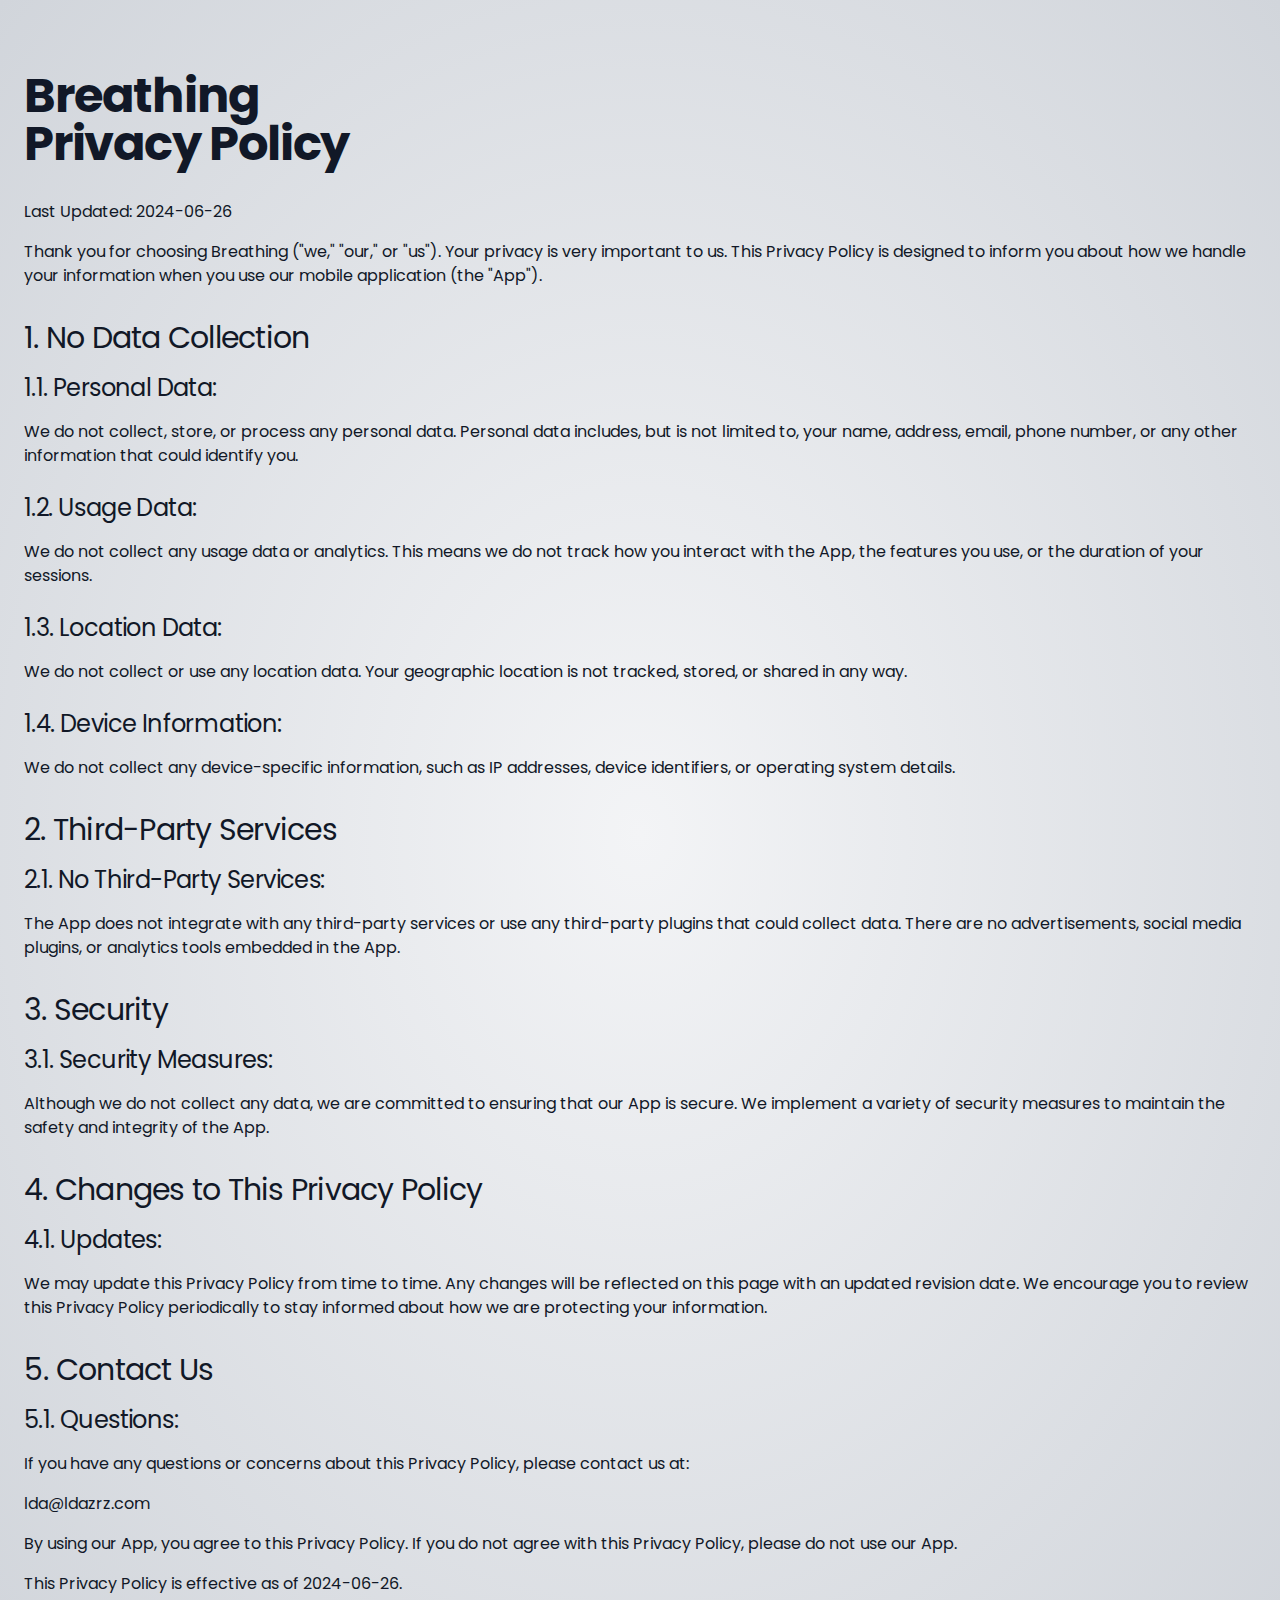
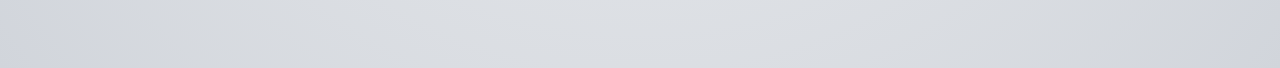
==== privacy-policy.html @ 986ca09d "privacy page" ====
<!DOCTYPE html>
<html lang="en">

<head>
    <meta charset="UTF-8">
    <meta name="viewport" content="width=device-width, initial-scale=1.0">
    <meta http-equiv="X-UA-Compatible" content="ie=edge">
    <title>Breathing App - Privacy</title>
    <meta name="description" content="">
    <meta name="keywords" content="">

    <link rel="stylesheet" href="./style.css" />

    <link href="https://fonts.googleapis.com/css2?family=Poppins:wght@400;500;600;700;800&display=swap"
        rel="stylesheet">

    <!-- Animation CSS-->


</head>

<body class="leading-normal tracking-normal text-gray-900" style="font-family: Poppins, sans-serif;">



    <div class="pb-14 pt-14 bg-radial-gradient from-gray-100 to-gray-300">
        <div class="container px-6 mx-auto flex flex-wrap flex-col pb-24 xl:pb-0">
            <h1 class="my-4 text-3xl md:text-5xl text-grey-800 font-bold leading-tight tracking-tight mb-8">
                <a href="/">Breathing</a>
                <br />
                Privacy Policy
            </h1>
            <p class="mb-4">Last Updated: 2024-06-26</p>
            <p class="mb-8">
                Thank you for choosing Breathing ("we," "our," or "us"). Your privacy is very important to us. This
                Privacy
                Policy is designed to inform you about how we handle your information when you use our mobile
                application
                (the "App").
            </p>
            <h2 class="leading-normal text-xl md:text-3xl mb-4 tracking-tight">1. No Data Collection</h2>
            <h3 class="leading-normal text-lg md:text-2xl mb-4 tracking-tight">1.1. Personal Data:</h3>
            <p class="mb-6">
                We do not collect, store, or process any personal data. Personal data includes, but is not limited to,
                your
                name, address, email, phone number, or any other information that could identify you.
            </p>
            <h3 class="leading-normal text-lg md:text-2xl mb-4 tracking-tight">1.2. Usage Data:</h3>
            <p class="mb-6">
                We do not collect any usage data or analytics. This means we do not track how you interact with the App,
                the
                features you use, or the duration of your sessions.
            </p>
            <h3 class="leading-normal text-lg md:text-2xl mb-4 tracking-tight">1.3. Location Data:</h3>
            <p class="mb-6">
                We do not collect or use any location data. Your geographic location is not tracked, stored, or shared
                in
                any way.
            </p>

            <h3 class="leading-normal text-lg md:text-2xl mb-4 tracking-tight">1.4. Device Information:</h3>
            <p class="mb-8">
                We do not collect any device-specific information, such as IP addresses, device identifiers, or
                operating
                system details.
            </p>

            <h2 class="leading-normal text-xl md:text-3xl mb-4 tracking-tight">2. Third-Party Services</h2>
            <h3 class="leading-normal text-lg md:text-2xl mb-4 tracking-tight">2.1. No Third-Party Services:</h3>
            <p class="mb-8">
                The App does not integrate with any third-party services or use any third-party plugins that could
                collect
                data. There are no advertisements, social media plugins, or analytics tools embedded in the App.
            </p>
            <h2 class="leading-normal text-xl md:text-3xl mb-4 tracking-tight">3. Security</h2>
            <h3 class="leading-normal text-lg md:text-2xl mb-4 tracking-tight">3.1. Security Measures:</h3>
            <p class="mb-8">Although we do not collect any data, we are committed to ensuring that our App is secure. We implement a
                variety
                of security measures to maintain the safety and integrity of the App.
            </p>
            <h2 class="leading-normal text-xl md:text-3xl mb-4 tracking-tight">4. Changes to This Privacy Policy</h2>
            <h3 class="leading-normal text-lg md:text-2xl mb-4 tracking-tight">4.1. Updates:</h3>
            <p class="mb-8">
                We may update this Privacy Policy from time to time. Any changes will be reflected on this page with an
                updated revision date. We encourage you to review this Privacy Policy periodically to stay informed
                about
                how we are protecting your information.
            </p>
            <h2 class="leading-normal text-xl md:text-3xl mb-4 tracking-tight">5. Contact Us</h2>
            <h3 class="leading-normal text-lg md:text-2xl mb-4 tracking-tight">5.1. Questions:</h3>
            <p class="mb-4">
                If you have any questions or concerns about this Privacy Policy, please contact us at:
            </p>
            <p class="mb-4">
                <a href="mailto:&#108;&#100;&#097;&#064;&#108;&#100;&#097;&#122;&#114;&#122;&#046;&#099;&#111;&#109;">&#108;&#100;&#097;&#064;&#108;&#100;&#097;&#122;&#114;&#122;&#046;&#099;&#111;&#109;</a>
            </p>
            <p class="mb-4">
                By using our App, you agree to this Privacy Policy. If you do not agree with this Privacy Policy, please
                do not use our App.
            </p>
            <p class="mb-4">
                This Privacy Policy is effective as of 2024-06-26.
            </p>
        </div>
    </div>
</body>

</html>
---- style.css ----
/*
! tailwindcss v3.4.4 | MIT License | https://tailwindcss.com
*/

/*
1. Prevent padding and border from affecting element width. (https://github.com/mozdevs/cssremedy/issues/4)
2. Allow adding a border to an element by just adding a border-width. (https://github.com/tailwindcss/tailwindcss/pull/116)
*/

*,
::before,
::after {
  box-sizing: border-box;
  /* 1 */
  border-width: 0;
  /* 2 */
  border-style: solid;
  /* 2 */
  border-color: #e5e7eb;
  /* 2 */
}

::before,
::after {
  --tw-content: '';
}

/*
1. Use a consistent sensible line-height in all browsers.
2. Prevent adjustments of font size after orientation changes in iOS.
3. Use a more readable tab size.
4. Use the user's configured `sans` font-family by default.
5. Use the user's configured `sans` font-feature-settings by default.
6. Use the user's configured `sans` font-variation-settings by default.
7. Disable tap highlights on iOS
*/

html,
:host {
  line-height: 1.5;
  /* 1 */
  -webkit-text-size-adjust: 100%;
  /* 2 */
  -moz-tab-size: 4;
  /* 3 */
  -o-tab-size: 4;
     tab-size: 4;
  /* 3 */
  font-family: ui-sans-serif, system-ui, sans-serif, "Apple Color Emoji", "Segoe UI Emoji", "Segoe UI Symbol", "Noto Color Emoji";
  /* 4 */
  font-feature-settings: normal;
  /* 5 */
  font-variation-settings: normal;
  /* 6 */
  -webkit-tap-highlight-color: transparent;
  /* 7 */
}

/*
1. Remove the margin in all browsers.
2. Inherit line-height from `html` so users can set them as a class directly on the `html` element.
*/

body {
  margin: 0;
  /* 1 */
  line-height: inherit;
  /* 2 */
}

/*
1. Add the correct height in Firefox.
2. Correct the inheritance of border color in Firefox. (https://bugzilla.mozilla.org/show_bug.cgi?id=190655)
3. Ensure horizontal rules are visible by default.
*/

hr {
  height: 0;
  /* 1 */
  color: inherit;
  /* 2 */
  border-top-width: 1px;
  /* 3 */
}

/*
Add the correct text decoration in Chrome, Edge, and Safari.
*/

abbr:where([title]) {
  -webkit-text-decoration: underline dotted;
          text-decoration: underline dotted;
}

/*
Remove the default font size and weight for headings.
*/

h1,
h2,
h3,
h4,
h5,
h6 {
  font-size: inherit;
  font-weight: inherit;
}

/*
Reset links to optimize for opt-in styling instead of opt-out.
*/

a {
  color: inherit;
  text-decoration: inherit;
}

/*
Add the correct font weight in Edge and Safari.
*/

b,
strong {
  font-weight: bolder;
}

/*
1. Use the user's configured `mono` font-family by default.
2. Use the user's configured `mono` font-feature-settings by default.
3. Use the user's configured `mono` font-variation-settings by default.
4. Correct the odd `em` font sizing in all browsers.
*/

code,
kbd,
samp,
pre {
  font-family: ui-monospace, SFMono-Regular, Menlo, Monaco, Consolas, "Liberation Mono", "Courier New", monospace;
  /* 1 */
  font-feature-settings: normal;
  /* 2 */
  font-variation-settings: normal;
  /* 3 */
  font-size: 1em;
  /* 4 */
}

/*
Add the correct font size in all browsers.
*/

small {
  font-size: 80%;
}

/*
Prevent `sub` and `sup` elements from affecting the line height in all browsers.
*/

sub,
sup {
  font-size: 75%;
  line-height: 0;
  position: relative;
  vertical-align: baseline;
}

sub {
  bottom: -0.25em;
}

sup {
  top: -0.5em;
}

/*
1. Remove text indentation from table contents in Chrome and Safari. (https://bugs.chromium.org/p/chromium/issues/detail?id=999088, https://bugs.webkit.org/show_bug.cgi?id=201297)
2. Correct table border color inheritance in all Chrome and Safari. (https://bugs.chromium.org/p/chromium/issues/detail?id=935729, https://bugs.webkit.org/show_bug.cgi?id=195016)
3. Remove gaps between table borders by default.
*/

table {
  text-indent: 0;
  /* 1 */
  border-color: inherit;
  /* 2 */
  border-collapse: collapse;
  /* 3 */
}

/*
1. Change the font styles in all browsers.
2. Remove the margin in Firefox and Safari.
3. Remove default padding in all browsers.
*/

button,
input,
optgroup,
select,
textarea {
  font-family: inherit;
  /* 1 */
  font-feature-settings: inherit;
  /* 1 */
  font-variation-settings: inherit;
  /* 1 */
  font-size: 100%;
  /* 1 */
  font-weight: inherit;
  /* 1 */
  line-height: inherit;
  /* 1 */
  letter-spacing: inherit;
  /* 1 */
  color: inherit;
  /* 1 */
  margin: 0;
  /* 2 */
  padding: 0;
  /* 3 */
}

/*
Remove the inheritance of text transform in Edge and Firefox.
*/

button,
select {
  text-transform: none;
}

/*
1. Correct the inability to style clickable types in iOS and Safari.
2. Remove default button styles.
*/

button,
input:where([type='button']),
input:where([type='reset']),
input:where([type='submit']) {
  -webkit-appearance: button;
  /* 1 */
  background-color: transparent;
  /* 2 */
  background-image: none;
  /* 2 */
}

/*
Use the modern Firefox focus style for all focusable elements.
*/

:-moz-focusring {
  outline: auto;
}

/*
Remove the additional `:invalid` styles in Firefox. (https://github.com/mozilla/gecko-dev/blob/2f9eacd9d3d995c937b4251a5557d95d494c9be1/layout/style/res/forms.css#L728-L737)
*/

:-moz-ui-invalid {
  box-shadow: none;
}

/*
Add the correct vertical alignment in Chrome and Firefox.
*/

progress {
  vertical-align: baseline;
}

/*
Correct the cursor style of increment and decrement buttons in Safari.
*/

::-webkit-inner-spin-button,
::-webkit-outer-spin-button {
  height: auto;
}

/*
1. Correct the odd appearance in Chrome and Safari.
2. Correct the outline style in Safari.
*/

[type='search'] {
  -webkit-appearance: textfield;
  /* 1 */
  outline-offset: -2px;
  /* 2 */
}

/*
Remove the inner padding in Chrome and Safari on macOS.
*/

::-webkit-search-decoration {
  -webkit-appearance: none;
}

/*
1. Correct the inability to style clickable types in iOS and Safari.
2. Change font properties to `inherit` in Safari.
*/

::-webkit-file-upload-button {
  -webkit-appearance: button;
  /* 1 */
  font: inherit;
  /* 2 */
}

/*
Add the correct display in Chrome and Safari.
*/

summary {
  display: list-item;
}

/*
Removes the default spacing and border for appropriate elements.
*/

blockquote,
dl,
dd,
h1,
h2,
h3,
h4,
h5,
h6,
hr,
figure,
p,
pre {
  margin: 0;
}

fieldset {
  margin: 0;
  padding: 0;
}

legend {
  padding: 0;
}

ol,
ul,
menu {
  list-style: none;
  margin: 0;
  padding: 0;
}

/*
Reset default styling for dialogs.
*/

dialog {
  padding: 0;
}

/*
Prevent resizing textareas horizontally by default.
*/

textarea {
  resize: vertical;
}

/*
1. Reset the default placeholder opacity in Firefox. (https://github.com/tailwindlabs/tailwindcss/issues/3300)
2. Set the default placeholder color to the user's configured gray 400 color.
*/

input::-moz-placeholder, textarea::-moz-placeholder {
  opacity: 1;
  /* 1 */
  color: #9ca3af;
  /* 2 */
}

input::placeholder,
textarea::placeholder {
  opacity: 1;
  /* 1 */
  color: #9ca3af;
  /* 2 */
}

/*
Set the default cursor for buttons.
*/

button,
[role="button"] {
  cursor: pointer;
}

/*
Make sure disabled buttons don't get the pointer cursor.
*/

:disabled {
  cursor: default;
}

/*
1. Make replaced elements `display: block` by default. (https://github.com/mozdevs/cssremedy/issues/14)
2. Add `vertical-align: middle` to align replaced elements more sensibly by default. (https://github.com/jensimmons/cssremedy/issues/14#issuecomment-634934210)
   This can trigger a poorly considered lint error in some tools but is included by design.
*/

img,
svg,
video,
canvas,
audio,
iframe,
embed,
object {
  display: block;
  /* 1 */
  vertical-align: middle;
  /* 2 */
}

/*
Constrain images and videos to the parent width and preserve their intrinsic aspect ratio. (https://github.com/mozdevs/cssremedy/issues/14)
*/

img,
video {
  max-width: 100%;
  height: auto;
}

/* Make elements with the HTML hidden attribute stay hidden by default */

[hidden] {
  display: none;
}

*, ::before, ::after {
  --tw-border-spacing-x: 0;
  --tw-border-spacing-y: 0;
  --tw-translate-x: 0;
  --tw-translate-y: 0;
  --tw-rotate: 0;
  --tw-skew-x: 0;
  --tw-skew-y: 0;
  --tw-scale-x: 1;
  --tw-scale-y: 1;
  --tw-pan-x:  ;
  --tw-pan-y:  ;
  --tw-pinch-zoom:  ;
  --tw-scroll-snap-strictness: proximity;
  --tw-gradient-from-position:  ;
  --tw-gradient-via-position:  ;
  --tw-gradient-to-position:  ;
  --tw-ordinal:  ;
  --tw-slashed-zero:  ;
  --tw-numeric-figure:  ;
  --tw-numeric-spacing:  ;
  --tw-numeric-fraction:  ;
  --tw-ring-inset:  ;
  --tw-ring-offset-width: 0px;
  --tw-ring-offset-color: #fff;
  --tw-ring-color: rgb(59 130 246 / 0.5);
  --tw-ring-offset-shadow: 0 0 #0000;
  --tw-ring-shadow: 0 0 #0000;
  --tw-shadow: 0 0 #0000;
  --tw-shadow-colored: 0 0 #0000;
  --tw-blur:  ;
  --tw-brightness:  ;
  --tw-contrast:  ;
  --tw-grayscale:  ;
  --tw-hue-rotate:  ;
  --tw-invert:  ;
  --tw-saturate:  ;
  --tw-sepia:  ;
  --tw-drop-shadow:  ;
  --tw-backdrop-blur:  ;
  --tw-backdrop-brightness:  ;
  --tw-backdrop-contrast:  ;
  --tw-backdrop-grayscale:  ;
  --tw-backdrop-hue-rotate:  ;
  --tw-backdrop-invert:  ;
  --tw-backdrop-opacity:  ;
  --tw-backdrop-saturate:  ;
  --tw-backdrop-sepia:  ;
  --tw-contain-size:  ;
  --tw-contain-layout:  ;
  --tw-contain-paint:  ;
  --tw-contain-style:  ;
}

::backdrop {
  --tw-border-spacing-x: 0;
  --tw-border-spacing-y: 0;
  --tw-translate-x: 0;
  --tw-translate-y: 0;
  --tw-rotate: 0;
  --tw-skew-x: 0;
  --tw-skew-y: 0;
  --tw-scale-x: 1;
  --tw-scale-y: 1;
  --tw-pan-x:  ;
  --tw-pan-y:  ;
  --tw-pinch-zoom:  ;
  --tw-scroll-snap-strictness: proximity;
  --tw-gradient-from-position:  ;
  --tw-gradient-via-position:  ;
  --tw-gradient-to-position:  ;
  --tw-ordinal:  ;
  --tw-slashed-zero:  ;
  --tw-numeric-figure:  ;
  --tw-numeric-spacing:  ;
  --tw-numeric-fraction:  ;
  --tw-ring-inset:  ;
  --tw-ring-offset-width: 0px;
  --tw-ring-offset-color: #fff;
  --tw-ring-color: rgb(59 130 246 / 0.5);
  --tw-ring-offset-shadow: 0 0 #0000;
  --tw-ring-shadow: 0 0 #0000;
  --tw-shadow: 0 0 #0000;
  --tw-shadow-colored: 0 0 #0000;
  --tw-blur:  ;
  --tw-brightness:  ;
  --tw-contrast:  ;
  --tw-grayscale:  ;
  --tw-hue-rotate:  ;
  --tw-invert:  ;
  --tw-saturate:  ;
  --tw-sepia:  ;
  --tw-drop-shadow:  ;
  --tw-backdrop-blur:  ;
  --tw-backdrop-brightness:  ;
  --tw-backdrop-contrast:  ;
  --tw-backdrop-grayscale:  ;
  --tw-backdrop-hue-rotate:  ;
  --tw-backdrop-invert:  ;
  --tw-backdrop-opacity:  ;
  --tw-backdrop-saturate:  ;
  --tw-backdrop-sepia:  ;
  --tw-contain-size:  ;
  --tw-contain-layout:  ;
  --tw-contain-paint:  ;
  --tw-contain-style:  ;
}

.container {
  width: 100%;
}

@media (min-width: 640px) {
  .container {
    max-width: 640px;
  }
}

@media (min-width: 768px) {
  .container {
    max-width: 768px;
  }
}

@media (min-width: 1024px) {
  .container {
    max-width: 1024px;
  }
}

@media (min-width: 1280px) {
  .container {
    max-width: 1280px;
  }
}

@media (min-width: 1536px) {
  .container {
    max-width: 1536px;
  }
}

.mx-auto {
  margin-left: auto;
  margin-right: auto;
}

.my-4 {
  margin-top: 1rem;
  margin-bottom: 1rem;
}

.mb-2 {
  margin-bottom: 0.5rem;
}

.mb-4 {
  margin-bottom: 1rem;
}

.mb-8 {
  margin-bottom: 2rem;
}

.mt-12 {
  margin-top: 3rem;
}

.mb-6 {
  margin-bottom: 1.5rem;
}

.block {
  display: block;
}

.flex {
  display: flex;
}

.h-12 {
  height: 3rem;
}

.h-screen {
  height: 100vh;
}

.max-h-\[1080px\] {
  max-height: 1080px;
}

.w-4\/6 {
  width: 66.666667%;
}

.w-full {
  width: 100%;
}

.flex-col {
  flex-direction: column;
}

.flex-wrap {
  flex-wrap: wrap;
}

.items-center {
  align-items: center;
}

.justify-center {
  justify-content: center;
}

.overflow-y-hidden {
  overflow-y: hidden;
}

.bg-gray-200 {
  --tw-bg-opacity: 1;
  background-color: rgb(229 231 235 / var(--tw-bg-opacity));
}

.bg-radial-gradient {
  background-image: radial-gradient(var(--tw-gradient-stops));
}

.from-gray-100 {
  --tw-gradient-from: #f3f4f6 var(--tw-gradient-from-position);
  --tw-gradient-to: rgb(243 244 246 / 0) var(--tw-gradient-to-position);
  --tw-gradient-stops: var(--tw-gradient-from), var(--tw-gradient-to);
}

.to-gray-300 {
  --tw-gradient-to: #d1d5db var(--tw-gradient-to-position);
}

.px-6 {
  padding-left: 1.5rem;
  padding-right: 1.5rem;
}

.pb-12 {
  padding-bottom: 3rem;
}

.pb-14 {
  padding-bottom: 3.5rem;
}

.pb-24 {
  padding-bottom: 6rem;
}

.pb-8 {
  padding-bottom: 2rem;
}

.pr-4 {
  padding-right: 1rem;
}

.pt-14 {
  padding-top: 3.5rem;
}

.text-center {
  text-align: center;
}

.text-3xl {
  font-size: 1.875rem;
  line-height: 2.25rem;
}

.text-xl {
  font-size: 1.25rem;
  line-height: 1.75rem;
}

.text-lg {
  font-size: 1.125rem;
  line-height: 1.75rem;
}

.font-bold {
  font-weight: 700;
}

.leading-7 {
  line-height: 1.75rem;
}

.leading-normal {
  line-height: 1.5;
}

.leading-tight {
  line-height: 1.25;
}

.tracking-normal {
  letter-spacing: 0em;
}

.tracking-tight {
  letter-spacing: -0.025em;
}

.text-gray-900 {
  --tw-text-opacity: 1;
  color: rgb(17 24 39 / var(--tw-text-opacity));
}

.underline {
  text-decoration-line: underline;
}

@media (min-width: 768px) {
  .md\:flex-row {
    flex-direction: row;
  }

  .md\:justify-start {
    justify-content: flex-start;
  }

  .md\:text-left {
    text-align: left;
  }

  .md\:text-3xl {
    font-size: 1.875rem;
    line-height: 2.25rem;
  }

  .md\:text-5xl {
    font-size: 3rem;
    line-height: 1;
  }

  .md\:text-xl {
    font-size: 1.25rem;
    line-height: 1.75rem;
  }

  .md\:text-2xl {
    font-size: 1.5rem;
    line-height: 2rem;
  }
}

@media (min-width: 1024px) {
  .lg\:items-start {
    align-items: flex-start;
  }

  .lg\:pb-0 {
    padding-bottom: 0px;
  }

  .lg\:pb-6 {
    padding-bottom: 1.5rem;
  }
}

@media (min-width: 1280px) {
  .xl\:hidden {
    display: none;
  }

  .xl\:w-2\/5 {
    width: 40%;
  }

  .xl\:w-3\/5 {
    width: 60%;
  }

  .xl\:pb-0 {
    padding-bottom: 0px;
  }
}
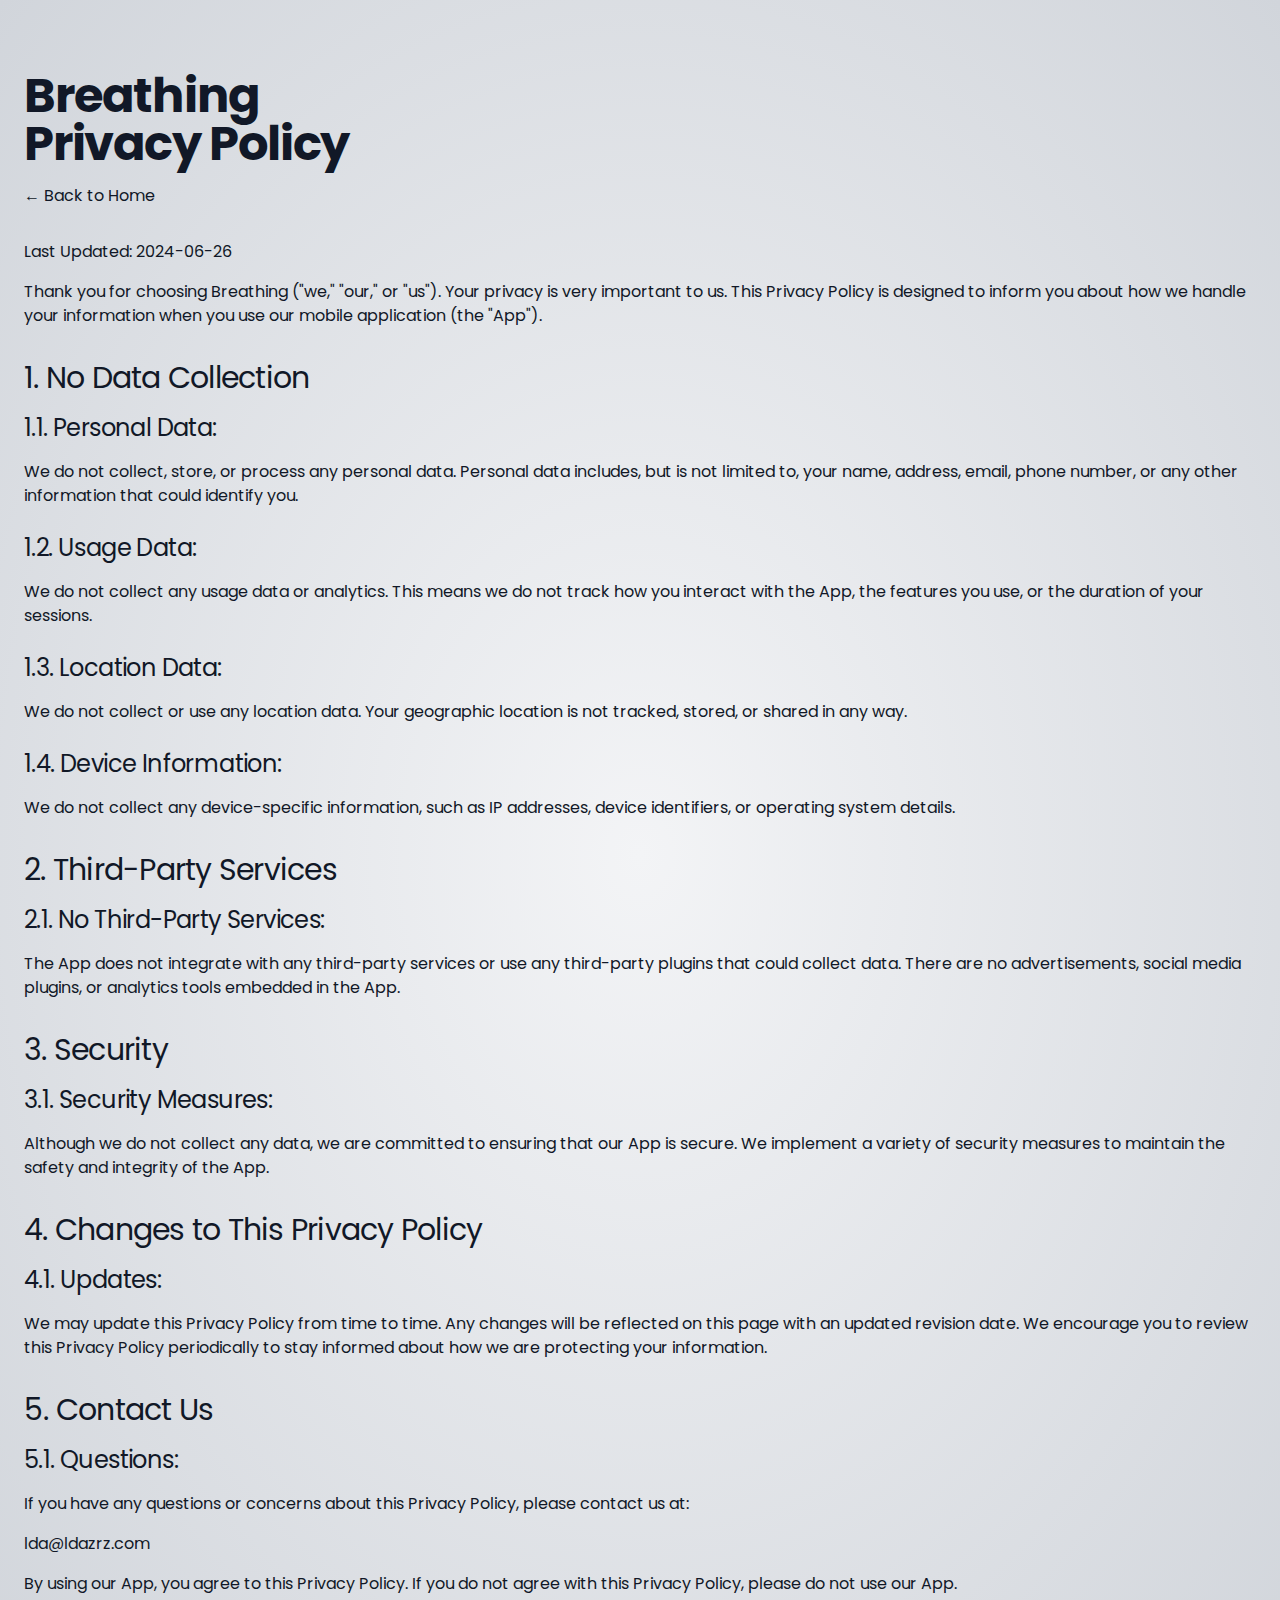
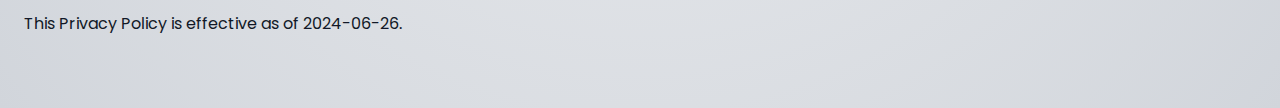
==== commit 08f7c71d: "back to home link" ====
--- a/privacy-policy.html
+++ b/privacy-policy.html
@@ -25,11 +25,14 @@
 
     <div class="pb-14 pt-14 bg-radial-gradient from-gray-100 to-gray-300">
         <div class="container px-6 mx-auto flex flex-wrap flex-col pb-24 xl:pb-0">
-            <h1 class="my-4 text-3xl md:text-5xl text-grey-800 font-bold leading-tight tracking-tight mb-8">
+            <h1 class="my-4 text-3xl md:text-5xl text-grey-800 font-bold leading-tight tracking-tight">
                 <a href="/">Breathing</a>
                 <br />
                 Privacy Policy
             </h1>
+            <p class=" mb-8">
+                <a href="/">← Back to Home</a>
+            </p>
             <p class="mb-4">Last Updated: 2024-06-26</p>
             <p class="mb-8">
                 Thank you for choosing Breathing ("we," "our," or "us"). Your privacy is very important to us. This
@@ -74,7 +77,8 @@
             </p>
             <h2 class="leading-normal text-xl md:text-3xl mb-4 tracking-tight">3. Security</h2>
             <h3 class="leading-normal text-lg md:text-2xl mb-4 tracking-tight">3.1. Security Measures:</h3>
-            <p class="mb-8">Although we do not collect any data, we are committed to ensuring that our App is secure. We implement a
+            <p class="mb-8">Although we do not collect any data, we are committed to ensuring that our App is secure. We
+                implement a
                 variety
                 of security measures to maintain the safety and integrity of the App.
             </p>
@@ -92,7 +96,8 @@
                 If you have any questions or concerns about this Privacy Policy, please contact us at:
             </p>
             <p class="mb-4">
-                <a href="mailto:&#108;&#100;&#097;&#064;&#108;&#100;&#097;&#122;&#114;&#122;&#046;&#099;&#111;&#109;">&#108;&#100;&#097;&#064;&#108;&#100;&#097;&#122;&#114;&#122;&#046;&#099;&#111;&#109;</a>
+                <a
+                    href="mailto:&#108;&#100;&#097;&#064;&#108;&#100;&#097;&#122;&#114;&#122;&#046;&#099;&#111;&#109;">&#108;&#100;&#097;&#064;&#108;&#100;&#097;&#122;&#114;&#122;&#046;&#099;&#111;&#109;</a>
             </p>
             <p class="mb-4">
                 By using our App, you agree to this Privacy Policy. If you do not agree with this Privacy Policy, please
